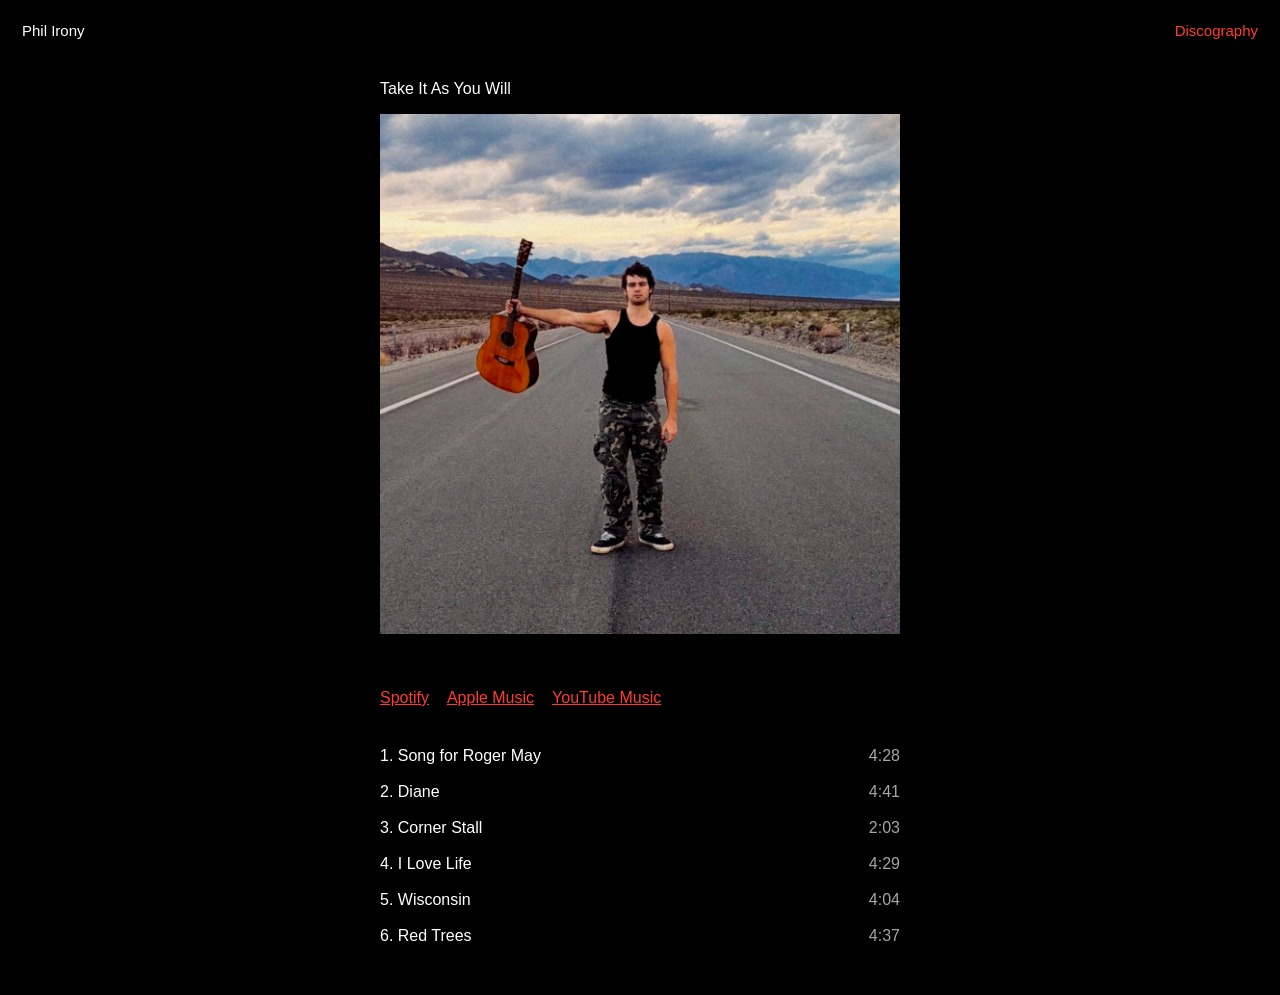
==== ep1.html @ 6e4e8492 "Dev 1" ====
<!DOCTYPE html>
<html lang="en">

<head>
  <meta charset="UTF-8">
  <meta name="viewport" content="width=device-width, initial-scale=1.0">
  <title>Take It As You Will</title>
  <link rel="stylesheet" href="style.css">
</head>

<body>

  <div class="top-left">
    <a href="index.html">Phil Irony</a>
  </div>

  <div class="top-right">
    <a href="index.html">Discography</a>
  </div>

  <main class="album-page">

    <p class="small-title">Take It As You Will</p>

    <img class="album-cover" src="EP1.png" alt="Take It As You Will">

    <div class="listen-links">

      <a href="https://open.spotify.com/album/5eJX8p972xTOa2HErSQIDi" target="_blank" rel="noopener noreferrer">
        Spotify
      </a>

      <a href="https://music.apple.com/us/album/take-it-as-you-will-ep/1895780229" target="_blank" rel="noopener noreferrer">
        Apple Music
      </a>

      <a href="https://music.youtube.com/playlist?list=OLAK5uy_l3bh7Btkum42LGNYXlIhWF9naFrjrGvus" target="_blank" rel="noopener noreferrer">
        YouTube Music
      </a>

    </div>

    <div class="tracklist">

      <details>
        <summary>1. Song for Roger May <span>4:28</span></summary>
        <p>
There was a man named Roger May<br>
He don’t want too much<br>
The people say he wants your skin<br>
Treated him as such<br>
He’s got no money to his name<br>
He believed in fate<br>
He saved a child from a burning house<br>
They locked him up in state<br><br>

You give them more<br>
They take<br>
Don’t wait for recognition<br>
They don’t care<br><br>

One day he had a revelation<br>
This isn’t anyway to live<br>
Now he’s walking down the city streets<br>
Shotgun at his feet<br>
Nobody cared to thank him then<br>
Now they run in fear<br>
Forgotten all the good he’s done<br>
The truth is hard to kill<br><br>

You give them more<br>
They take<br>
Don’t wait for recognition<br>
They don’t care<br><br>

“You haven’t taken all there is!”<br>
He walks behind an older woman<br>
He puts the gun against her head<br>
But he doesn’t shoot her yet<br><br>

You play<br>
These games<br>
With yourself<br>
Nobody around you<br>
Ignorance<br>
Of the truth<br><br>

The ones that create<br>
The life you take for granted<br>
You kick them to the curb<br>
Have them begging you for money<br>
As you’re using all their goods<br><br>

He sees a loathsome dog<br>
Within the street<br>
As he’s reminded of himself<br>
He drops the gun<br>
As he runs into the road<br>
Still no one cares<br>
To mark their tomb
        </p>
      </details>

      <details>
        <summary>2. Diane <span>4:41</span></summary>
        <p>
Always know<br>
That somebody can hurt you<br>
Too much thought<br>
Isn’t always a good thing<br>
Squeeze him right<br>
Now he’s whimpering softly<br>
You’re just a child<br>
They can’t help feeling gauntly<br><br>

Your nails<br>
Digging in<br>
Breaking skin<br>
Why don’t you move inside his head?<br>
Disguise<br>
Big surprise<br>
Love this role<br>
Why don’t you let him know?<br><br>

So<br>
Go<br>
Your way<br>
And fly<br>
While you’re still standing<br>
You can break<br>
Control<br>
And be<br>
Free<br><br>

Oh Diane<br>
Won’t you tell me a story?<br>
Mother’s gone<br>
And she won’t be returning<br>
Scared of dark<br>
Now you’re taking him with you<br>
When will you<br>
Finally smother your plaything?<br><br>

Your nails<br>
Digging in<br>
Breaking skin<br>
Why don’t you move inside his head?<br>
Disguise<br>
Big surprise<br>
Love this role<br>
Why don’t you let him know?<br><br>

So<br>
Go<br>
Your way<br>
And fly<br>
While you’re still standing<br>
You can break<br>
Control<br>
And be<br>
Free<br><br>

Well I thought I would finally have retribution<br>
But<br>
In the end<br>
What I found was the victim will tame the abuser<br>
As they descend<br>
Into pulling the rope on each-other’s nooses<br>
They won’t comprehend<br>
There’s denial but nothing will cause satisfaction<br>
Like a mutual end<br><br>

Your nails<br>
Digging in<br>
Breaking skin<br>
Why don’t you move inside his head?<br>
Disguise<br>
Big surprise<br>
Love this role<br>
Why don’t you let him know?<br><br>

So<br>
Go<br>
Your way<br>
And fly<br>
While you’re still standing<br>
You can break<br>
Control<br>
And be<br>
Free
        </p>
      </details>

      <details>
        <summary>3. Corner Stall <span>2:03</span></summary>
        <p>
Oh well<br>
I guess there ain’t<br>
No place<br>
To settle down<br>
While they’re<br>
Prancing<br>
All around<br><br>

Like an opera<br>
Where they’ve<br>
Turned off all the sound<br>
For an act that’s more profound<br><br>

Can't you find yourselves another corner stall?<br><br>

Sticky lips<br>
While I’m professing<br>
To the floor<br>
And he’s getting<br>
Her the door<br><br>

Quite effectively<br>
Her hips the other way<br>
With a smile that<br>
Wants to play<br><br>

Can't you find yourselves another corner stall?<br><br>

I don’t want to sell my soul<br>
The simple methods<br>
Work too slow<br>
Choosing leaves you<br>
All alone<br>
So now<br><br>

Tell a brother<br>
What you know<br>
For the days<br>
Such as these<br>
To go<br>
Home<br>
Now<br>
Stupid notions<br>
Empty skulls<br><br>

Can't you find yourselves another corner stall?
        </p>
      </details>

      <details>
        <summary>4. I Love Life <span>4:29</span></summary>
        <p>
I don’t know anybody<br>
Personal experiences matter<br>
I don’t own anybody<br>
Overwhelming rivers known to swallow<br>
I can’t stand ordinary<br>
Don’t expect understanding<br>
Find a goal not a sorrow<br>
Acting like a fool to not expire<br><br>

I don’t mind<br>
I just wanna find<br>
Some time to be myself<br>
For real<br><br>

There’s a man on the highway<br>
Laying there, but he ain’t suicidal<br>
They’re enraged; he ain’t trying<br>
Looking at the sky, no motivation<br>
Faces strained, overbearing<br>
Seems to feel like he’s living<br>
Every day has a meaning<br>
It just matters if you wanna find it<br><br>

I don’t mind<br>
I just wanna find<br>
Some time to be myself<br>
For real<br><br>

Won’t you find me someone who is free?<br>
Someone with a sense of decency<br>
The herd has now decreed what must be done<br>
Soon there won’t be no one free alone<br><br>

They scurry around<br>
And corner him<br>
Nowhere to run<br>
The look in their eyes<br>
Of wolves at the end of<br>
A gun<br><br>

They drag by his shirt<br>
And flailing hands<br>
And feet<br>
The sense of a mass<br>
Corrupt with<br>
Certainty<br><br>

With blood on the walls<br>
They crush his skull<br>
And feast<br>
Consuming him whole<br>
To indulge in what feels<br><br>

Real
        </p>
      </details>

      <details>
        <summary>5. Wisconsin <span>4:04</span></summary>
        <p>
I’ve been<br>
Awaiting for my friend<br>
I know<br>
She’ll show up here<br>
Again<br><br>

So what<br>
Gives you<br>
The motivation now?<br>
Soulless hate<br>
To trample on the sinless flower on the ground<br>
It can’t be helped<br>
The world keeps turning<br>
So must I<br><br>

I know<br>
I haven’t got the crowd<br>
I’ve been<br>
Addicted and profound<br><br>

So what<br>
Gives you<br>
The motivation now?<br>
Soulless hate<br>
To trample on the sinless flower on the ground<br>
It can’t be helped<br>
The world keeps turning<br>
So must I<br><br>

Single-file toddlers<br>
Shoulders shrugging, watching snidely<br>
Otherwise<br>
Superstition’s sponsor<br>
You'll be cutting out your heart<br>
While they’ll be watching<br>
From the side<br>
That’s cozy<br>
Sometimes nobody gets you<br><br>

So what<br>
Gives you<br>
The motivation now?<br>
Soulless hate<br>
To trample on the sinless flower on the ground<br>
It can’t be helped<br>
The world keeps turning<br>
So must I<br><br>

Single-file toddlers<br>
Shoulders shrugging, watching snidely<br>
Otherwise<br>
Superstition’s sponsor<br>
You'll be cutting out your heart<br>
While they’ll be watching<br>
From the side<br>
That’s cozy<br>
Sometimes nobody gets you
        </p>
      </details>

      <details>
        <summary>6. Red Trees <span>4:37</span></summary>
        <p>
I’m scared of knowing you<br>
I need to see your eyes<br>
Cannot let you go<br><br>

We die a little on the inside<br>
But it’s fine<br>
Cannot live without it<br><br>

Half of the time<br>
I don’t know if I’m alive<br>
You fill my days<br><br>

I live through saving you<br>
Though you make me survive<br>
There’s always failure<br><br>

Here<br><br>

We lay here in the snow<br>
Lost as to where<br>
There is to go<br>
To exist<br>
In this moment<br>
For a second more<br><br>

Now foreign autumns<br>
Your eyes no longer blue<br>
Fragile yet so true<br><br>

Remember days that<br>
The leaves<br>
Were green and new?<br>
Burn just as we do<br><br>

Don’t mind a little pain<br>
It’s never all in vain<br>
It keeps from drowning<br><br>

Here<br><br>

We lay here in the snow<br>
Lost as to where<br>
There is to go<br>
To exist<br>
In this moment<br>
For a second more<br><br>

I can’t stand here any longer<br>
Can’t afford to lie again<br>
I don’t mean to be a bother<br>
Killing myself to live for you<br>
Lay your piece<br>
Inside the coffin<br>
You remain inside my soul<br>
Crushing waters<br>
Bury me here<br><br>

People congregate to pain<br><br>

What you wanted from this life<br>
Mostly rather tragic<br>
I can’t tell you<br>
What you want<br>
What you’ve probably<br>
Heard before<br>
I’ve been down<br>
Many different miles<br>
Seen too many rainy days<br>
You’ve got to create<br>
Your reasons<br>
To go on<br><br>

So go<br>
Find your way<br><br>

I can’t stand here any longer<br>
Can’t afford to lie again<br>
I don’t mean to be a bother<br>
Killing myself to live for you<br>
Lay your piece<br>
Inside the coffin<br>
You remain inside my soul<br>
Crushing waters<br>
Bury me here<br><br>

I cannot let you go<br>
But I can’t save you<br>
All of my efforts<br>
Gone<br>
There is no breakthrough<br>
There’s no returning home<br>
Why did I choose to know?<br>
I think I’m scared to hear the truth
        </p>
      </details>

    </div>

  </main>

</body>
</html>
---- style.css ----
body{
    background:#000;
    color:white;
    font-family:Avenir,"Avenir Next",Helvetica,sans-serif;
    margin:0;
    font-size:16px;
}

a{
    color:white;
    text-decoration:none;
}

a:hover{
    text-decoration:underline;
}

.top-left{
    position:fixed;
    left:22px;
    top:22px;
    color:#ff3b30;
    font-size:15px;
}

.top-right{
    position:fixed;
    right:22px;
    top:22px;
    font-size:15px;
}

.top-right a{
    color:#ff3b30;
}

.home,
.album-page{
    width:520px;
    max-width:88vw;
    margin:80px auto 50px auto;
}

.small-title{
    margin-top:50px;
    margin-bottom:16px;
}

.album-cover{
    width:520px;
    max-width:100%;
    display:block;
    margin-bottom:55px;
}

.bottom-links{
    display:flex;
    justify-content:center;
    flex-wrap:wrap;
    gap:18px;
    margin-top:30px;
    margin-bottom:60px;
}

.bottom-links a,
.listen-links a{
    color:#ff3b30;
    text-decoration:underline;
}

.listen-links{
    display:flex;
    gap:18px;
    margin-top:20px;
    margin-bottom:40px;
}

.tracklist{
    margin-top:30px;
}

details{
    margin-bottom:18px;
}

summary{
    cursor:pointer;
    list-style:none;
}

summary::-webkit-details-marker{
    display:none;
}

summary span{
    float:right;
    color:rgba(255,255,255,.65);
}

details p{
    line-height:1.5;
    color:rgba(255,255,255,.85);
}
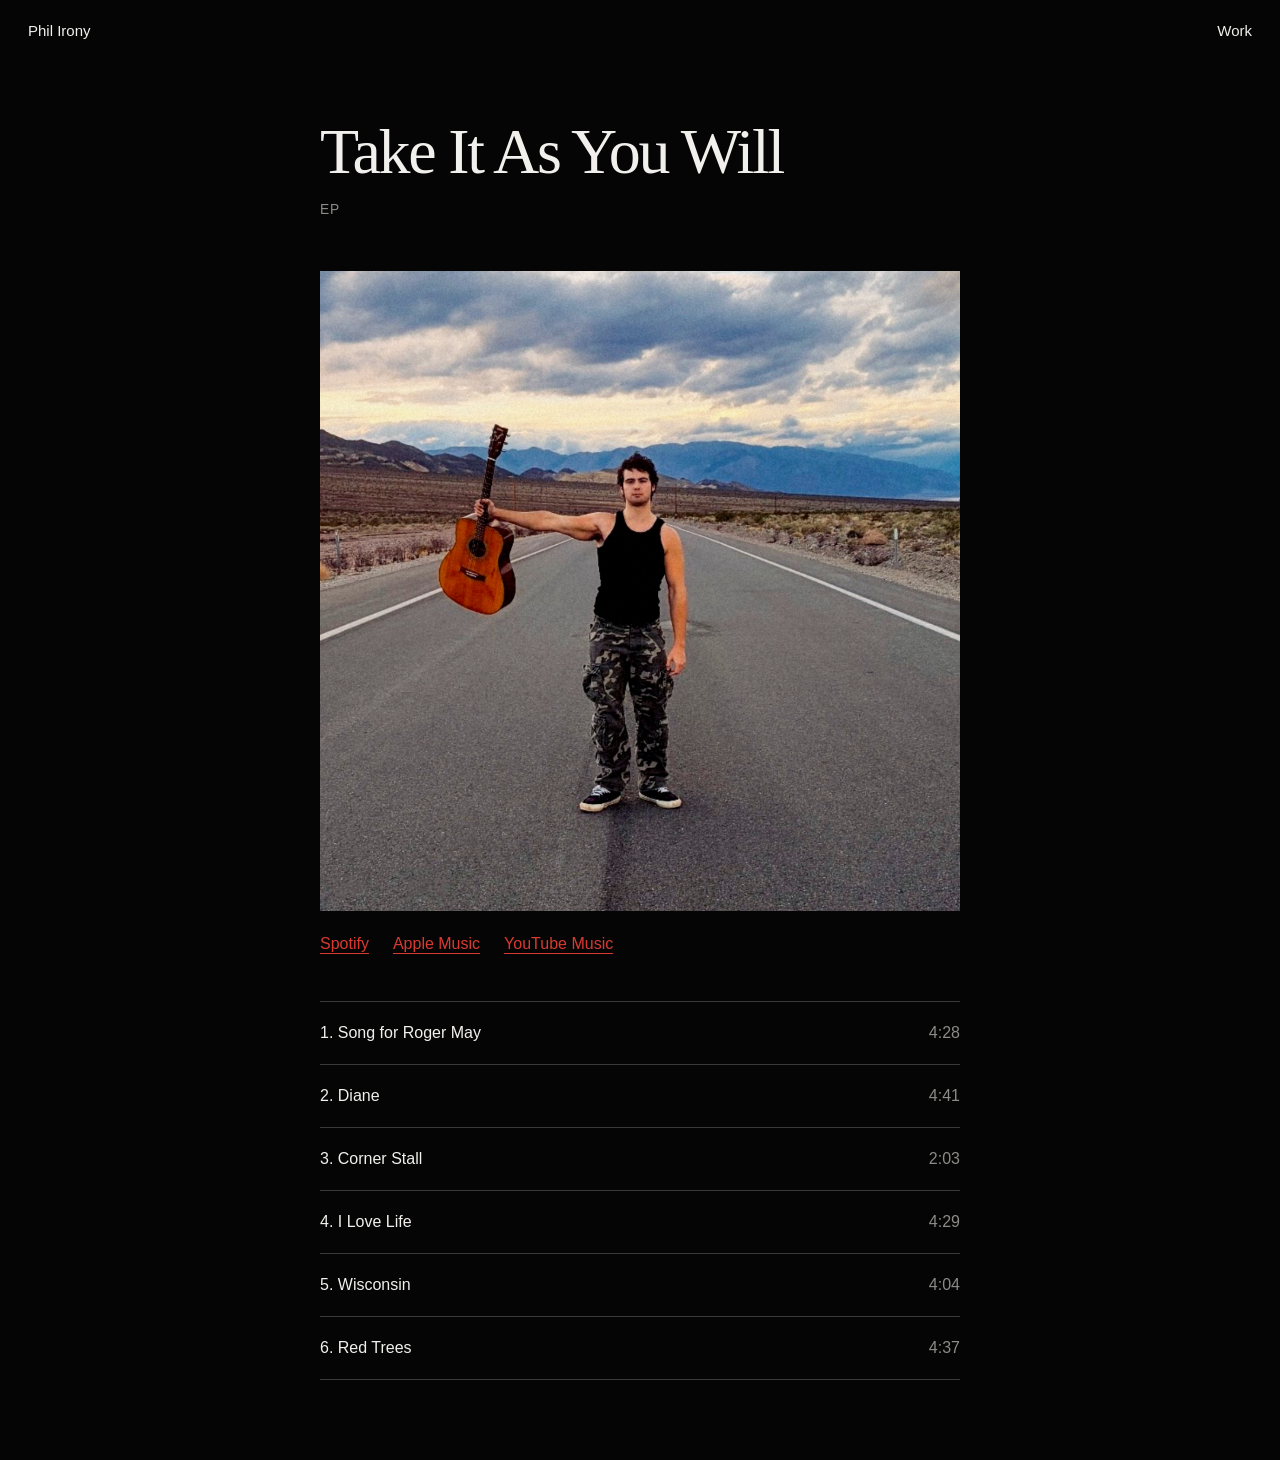
==== commit 2db13ec9: "Redesign artist site and update featured work" ====
--- a/ep1.html
+++ b/ep1.html
@@ -4,7 +4,8 @@
 <head>
   <meta charset="UTF-8">
   <meta name="viewport" content="width=device-width, initial-scale=1.0">
-  <title>Take It As You Will</title>
+  <meta name="description" content="Take It As You Will by Phil Irony.">
+  <title>Take It As You Will — Phil Irony</title>
   <link rel="stylesheet" href="style.css">
 </head>
 
@@ -15,12 +16,13 @@
   </div>
 
   <div class="top-right">
-    <a href="index.html">Discography</a>
+    <a href="index.html#work">Work</a>
   </div>
 
   <main class="album-page">
 
-    <p class="small-title">Take It As You Will</p>
+    <h1 class="small-title">Take It As You Will</h1>
+    <p class="work-kind">EP</p>
 
     <img class="album-cover" src="EP1.png" alt="Take It As You Will">
 
@@ -470,4 +472,4 @@
   </main>
 
 </body>
-</html>+</html>
--- a/style.css
+++ b/style.css
@@ -1,103 +1,317 @@
-body{
-    background:#000;
-    color:white;
-    font-family:Avenir,"Avenir Next",Helvetica,sans-serif;
-    margin:0;
-    font-size:16px;
-}
-
-a{
-    color:white;
-    text-decoration:none;
-}
-
-a:hover{
-    text-decoration:underline;
-}
-
-.top-left{
-    position:fixed;
-    left:22px;
-    top:22px;
-    color:#ff3b30;
-    font-size:15px;
-}
-
-.top-right{
-    position:fixed;
-    right:22px;
-    top:22px;
-    font-size:15px;
-}
-
-.top-right a{
-    color:#ff3b30;
-}
-
-.home,
-.album-page{
-    width:520px;
-    max-width:88vw;
-    margin:80px auto 50px auto;
-}
-
-.small-title{
-    margin-top:50px;
-    margin-bottom:16px;
-}
-
-.album-cover{
-    width:520px;
-    max-width:100%;
-    display:block;
-    margin-bottom:55px;
-}
-
-.bottom-links{
-    display:flex;
-    justify-content:center;
-    flex-wrap:wrap;
-    gap:18px;
-    margin-top:30px;
-    margin-bottom:60px;
-}
-
-.bottom-links a,
-.listen-links a{
-    color:#ff3b30;
-    text-decoration:underline;
-}
-
-.listen-links{
-    display:flex;
-    gap:18px;
-    margin-top:20px;
-    margin-bottom:40px;
-}
-
-.tracklist{
-    margin-top:30px;
-}
-
-details{
-    margin-bottom:18px;
-}
-
-summary{
-    cursor:pointer;
-    list-style:none;
-}
-
-summary::-webkit-details-marker{
-    display:none;
-}
-
-summary span{
-    float:right;
-    color:rgba(255,255,255,.65);
-}
-
-details p{
-    line-height:1.5;
-    color:rgba(255,255,255,.85);
-}+:root {
+    color-scheme: dark;
+    --black: #050505;
+    --white: #f1f0ec;
+    --muted: #8c8b87;
+    --line: rgba(241, 240, 236, 0.22);
+    --red: #d83a31;
+}
+
+* { box-sizing: border-box; }
+
+html { scroll-behavior: smooth; }
+
+body {
+    background: var(--black);
+    color: var(--white);
+    font-family: Avenir, "Avenir Next", Helvetica, Arial, sans-serif;
+    margin: 0;
+    font-size: 16px;
+    -webkit-font-smoothing: antialiased;
+}
+
+a { color: inherit; text-decoration: none; }
+
+a:focus-visible,
+summary:focus-visible {
+    outline: 1px solid var(--red);
+    outline-offset: 5px;
+}
+
+.site-header {
+    position: fixed;
+    inset: 0 0 auto;
+    z-index: 20;
+    display: flex;
+    align-items: center;
+    justify-content: space-between;
+    padding: 22px 28px;
+    mix-blend-mode: difference;
+    font-size: 15px;
+}
+
+.wordmark,
+.nav-link,
+.top-left a,
+.top-right a { color: var(--white); }
+
+.nav-link,
+.top-right a {
+    text-decoration: underline;
+    text-decoration-color: transparent;
+    text-underline-offset: 4px;
+    transition: text-decoration-color 160ms ease;
+}
+
+.nav-link:hover,
+.top-right a:hover { text-decoration-color: currentColor; }
+
+.intro {
+    display: flex;
+    align-items: center;
+    min-height: 100svh;
+    padding: 130px max(28px, 7vw) 90px;
+}
+
+.intro h1 {
+    max-width: 1100px;
+    margin: 0;
+    font-size: clamp(2.4rem, 6vw, 6.8rem);
+    font-weight: 400;
+    letter-spacing: -0.045em;
+    line-height: 0.98;
+}
+
+.intro h1 span {
+    display: block;
+    max-width: 14em;
+    margin-top: 0.42em;
+    color: var(--muted);
+}
+
+.work {
+    min-height: 100svh;
+    padding: 24vh max(28px, 7vw) 18vh;
+}
+
+.work h2 {
+    max-width: 820px;
+    margin: 0 0 18vh;
+    font-size: clamp(2rem, 4.6vw, 5.2rem);
+    font-weight: 400;
+    letter-spacing: -0.04em;
+    line-height: 1.02;
+}
+
+.release-list {
+    max-width: 1200px;
+    margin: 0;
+    padding: 0;
+    border-top: 1px solid var(--line);
+    list-style: none;
+}
+
+.release-list li { border-bottom: 1px solid var(--line); }
+
+.release {
+    display: grid;
+    grid-template-columns: 52px minmax(0, 1fr) auto 28px;
+    gap: 24px;
+    align-items: baseline;
+    padding: 34px 4px 32px;
+    transition: color 180ms ease, padding 180ms ease;
+}
+
+.release:hover {
+    color: var(--red);
+    padding-left: 14px;
+}
+
+.release-number,
+.release-type {
+    color: var(--muted);
+    font-size: 0.86rem;
+    letter-spacing: 0.05em;
+    text-transform: uppercase;
+}
+
+.release-title {
+    font-family: Georgia, "Times New Roman", serif;
+    font-size: clamp(1.9rem, 4.2vw, 4.6rem);
+    letter-spacing: -0.035em;
+    line-height: 1;
+}
+
+.release-arrow { font-size: 1.25rem; }
+
+.site-footer {
+    display: flex;
+    align-items: flex-end;
+    justify-content: space-between;
+    gap: 30px;
+    padding: 55px max(28px, 7vw) 34px;
+    border-top: 1px solid var(--line);
+    color: var(--muted);
+}
+
+.site-footer p { margin: 0; }
+
+.footer-links {
+    display: flex;
+    flex-wrap: wrap;
+    justify-content: flex-end;
+    gap: 14px 24px;
+}
+
+.footer-links a {
+    color: var(--white);
+    text-decoration: underline;
+    text-decoration-color: var(--line);
+    text-underline-offset: 4px;
+}
+
+.footer-links a:hover { text-decoration-color: var(--red); }
+
+/* Work pages */
+
+.top-left,
+.top-right {
+    position: fixed;
+    top: 22px;
+    z-index: 10;
+    font-size: 15px;
+}
+
+.top-left { left: 28px; }
+.top-right { right: 28px; }
+
+.album-page {
+    width: min(640px, calc(100vw - 56px));
+    margin: 120px auto 80px;
+}
+
+.small-title {
+    margin: 0 0 18px;
+    font-family: Georgia, "Times New Roman", serif;
+    font-size: clamp(2rem, 5vw, 4.4rem);
+    font-weight: normal;
+    letter-spacing: -0.035em;
+    line-height: 1;
+}
+
+.work-kind {
+    margin: 0 0 54px;
+    color: var(--muted);
+    font-size: 0.86rem;
+    letter-spacing: 0.06em;
+    text-transform: uppercase;
+}
+
+.album-cover,
+.artwork-placeholder img {
+    display: block;
+    width: 100%;
+    height: auto;
+}
+
+.artwork-placeholder {
+    display: grid;
+    place-items: center;
+    width: 100%;
+    aspect-ratio: 1 / 1;
+    border: 1px solid var(--line);
+    background: #090909;
+    overflow: hidden;
+}
+
+.artwork-placeholder::after {
+    content: "ARTWORK";
+    color: #3d3d3a;
+    font-size: 0.75rem;
+    letter-spacing: 0.16em;
+}
+
+.artwork-placeholder img {
+    grid-area: 1 / 1;
+    z-index: 1;
+}
+
+.project-note {
+    max-width: 34em;
+    margin: 34px 0 48px;
+    color: rgba(241, 240, 236, 0.82);
+    font-size: 1.06rem;
+    line-height: 1.65;
+}
+
+.listen-links {
+    display: flex;
+    flex-wrap: wrap;
+    gap: 16px 24px;
+    margin: 24px 0 48px;
+}
+
+.listen-links a {
+    color: var(--red);
+    text-decoration: underline;
+    text-underline-offset: 4px;
+}
+
+.tracklist {
+    margin-top: 34px;
+    border-top: 1px solid var(--line);
+}
+
+details { margin: 0; border-bottom: 1px solid var(--line); }
+
+summary {
+    cursor: pointer;
+    list-style: none;
+    padding: 22px 0;
+}
+
+summary::-webkit-details-marker { display: none; }
+
+summary span { float: right; color: var(--muted); }
+
+details p {
+    margin: 2px 0 34px;
+    line-height: 1.65;
+    color: rgba(241, 240, 236, 0.82);
+}
+
+@media (max-width: 700px) {
+    .site-header { padding: 18px; }
+
+    .intro {
+        align-items: flex-end;
+        padding: 100px 18px 12vh;
+    }
+
+    .intro h1 {
+        font-size: clamp(2.45rem, 12vw, 4.5rem);
+        line-height: 0.99;
+    }
+
+    .work { padding: 25vh 18px 15vh; }
+    .work h2 { margin-bottom: 14vh; }
+
+    .release {
+        grid-template-columns: 34px minmax(0, 1fr) 20px;
+        gap: 12px;
+        padding: 25px 0 23px;
+    }
+
+    .release:hover { padding-left: 0; }
+
+    .release-type {
+        grid-column: 2;
+        margin-top: 5px;
+    }
+
+    .release-arrow {
+        grid-column: 3;
+        grid-row: 1;
+    }
+
+    .site-footer { display: block; padding: 40px 18px 28px; }
+    .footer-links { justify-content: flex-start; margin-top: 20px; }
+    .top-left { left: 18px; top: 18px; }
+    .top-right { right: 18px; top: 18px; }
+    .album-page { width: calc(100vw - 36px); margin-top: 104px; }
+}
+
+@media (prefers-reduced-motion: reduce) {
+    html { scroll-behavior: auto; }
+    .release { transition: none; }
+}
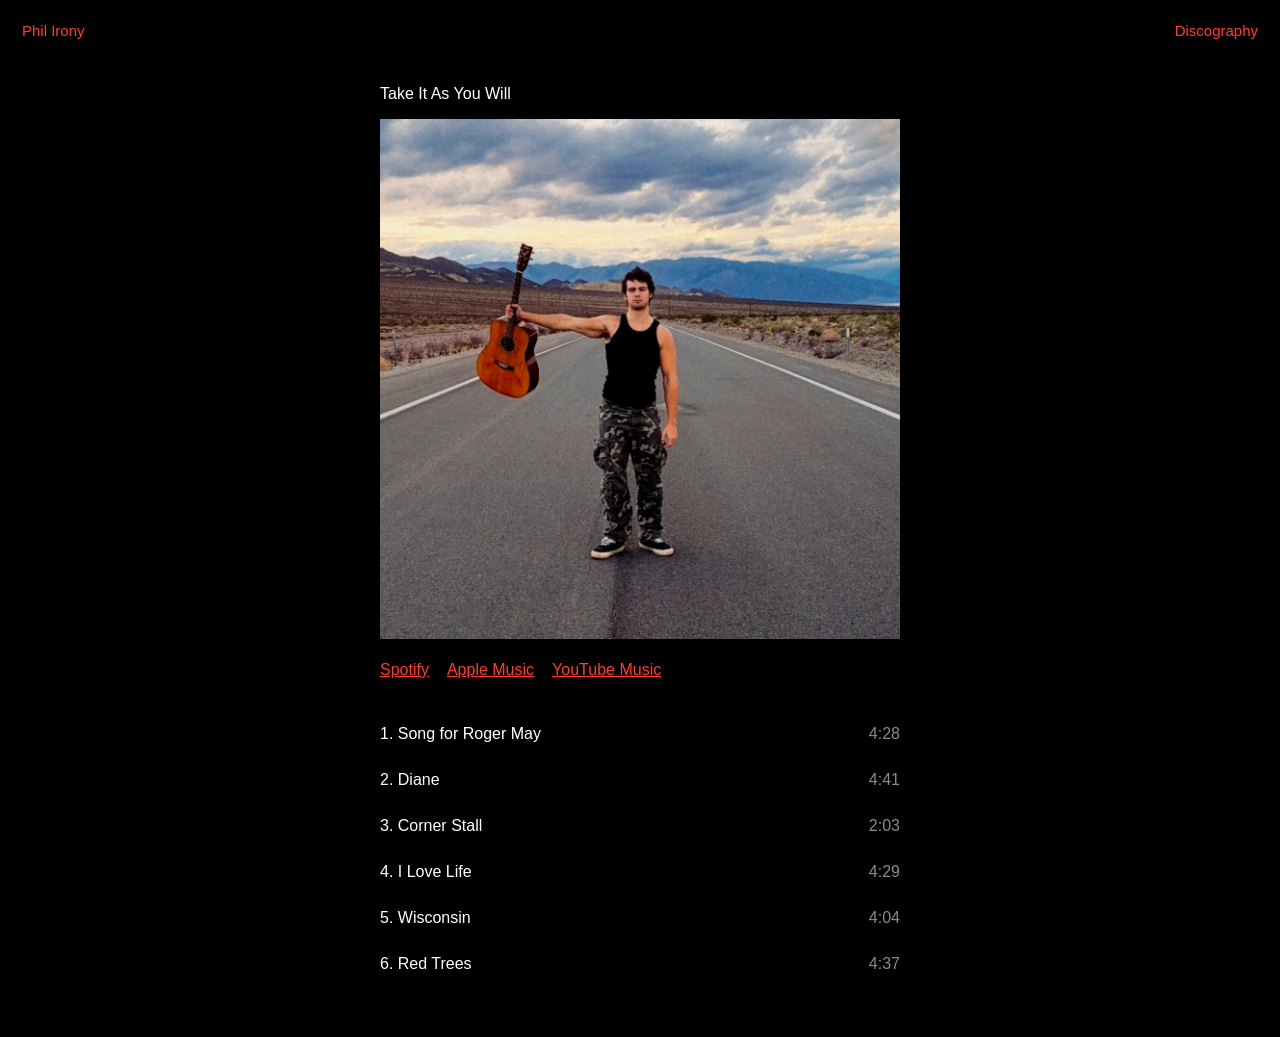
==== commit 15d62d54: "Restore original layout and add opening message" ====
--- a/ep1.html
+++ b/ep1.html
@@ -16,13 +16,12 @@
   </div>
 
   <div class="top-right">
-    <a href="index.html#work">Work</a>
+    <a href="index.html">Discography</a>
   </div>
 
   <main class="album-page">
 
     <h1 class="small-title">Take It As You Will</h1>
-    <p class="work-kind">EP</p>
 
     <img class="album-cover" src="EP1.png" alt="Take It As You Will">
 
--- a/style.css
+++ b/style.css
@@ -1,168 +1,21 @@
-:root {
-    color-scheme: dark;
-    --black: #050505;
-    --white: #f1f0ec;
-    --muted: #8c8b87;
-    --line: rgba(241, 240, 236, 0.22);
-    --red: #d83a31;
-}
-
-* { box-sizing: border-box; }
-
-html { scroll-behavior: smooth; }
-
 body {
-    background: var(--black);
-    color: var(--white);
+    background: #000;
+    color: #fff;
     font-family: Avenir, "Avenir Next", Helvetica, Arial, sans-serif;
     margin: 0;
     font-size: 16px;
-    -webkit-font-smoothing: antialiased;
 }
 
-a { color: inherit; text-decoration: none; }
-
-a:focus-visible,
-summary:focus-visible {
-    outline: 1px solid var(--red);
-    outline-offset: 5px;
+a {
+    color: inherit;
+    text-decoration: none;
 }
 
-.site-header {
-    position: fixed;
-    inset: 0 0 auto;
-    z-index: 20;
-    display: flex;
-    align-items: center;
-    justify-content: space-between;
-    padding: 22px 28px;
-    mix-blend-mode: difference;
-    font-size: 15px;
+a:hover {
+    text-decoration: underline;
 }
 
-.wordmark,
-.nav-link,
-.top-left a,
-.top-right a { color: var(--white); }
-
-.nav-link,
-.top-right a {
-    text-decoration: underline;
-    text-decoration-color: transparent;
-    text-underline-offset: 4px;
-    transition: text-decoration-color 160ms ease;
-}
-
-.nav-link:hover,
-.top-right a:hover { text-decoration-color: currentColor; }
-
-.intro {
-    display: flex;
-    align-items: center;
-    min-height: 100svh;
-    padding: 130px max(28px, 7vw) 90px;
-}
-
-.intro h1 {
-    max-width: 1100px;
-    margin: 0;
-    font-size: clamp(2.4rem, 6vw, 6.8rem);
-    font-weight: 400;
-    letter-spacing: -0.045em;
-    line-height: 0.98;
-}
-
-.intro h1 span {
-    display: block;
-    max-width: 14em;
-    margin-top: 0.42em;
-    color: var(--muted);
-}
-
-.work {
-    min-height: 100svh;
-    padding: 24vh max(28px, 7vw) 18vh;
-}
-
-.work h2 {
-    max-width: 820px;
-    margin: 0 0 18vh;
-    font-size: clamp(2rem, 4.6vw, 5.2rem);
-    font-weight: 400;
-    letter-spacing: -0.04em;
-    line-height: 1.02;
-}
-
-.release-list {
-    max-width: 1200px;
-    margin: 0;
-    padding: 0;
-    border-top: 1px solid var(--line);
-    list-style: none;
-}
-
-.release-list li { border-bottom: 1px solid var(--line); }
-
-.release {
-    display: grid;
-    grid-template-columns: 52px minmax(0, 1fr) auto 28px;
-    gap: 24px;
-    align-items: baseline;
-    padding: 34px 4px 32px;
-    transition: color 180ms ease, padding 180ms ease;
-}
-
-.release:hover {
-    color: var(--red);
-    padding-left: 14px;
-}
-
-.release-number,
-.release-type {
-    color: var(--muted);
-    font-size: 0.86rem;
-    letter-spacing: 0.05em;
-    text-transform: uppercase;
-}
-
-.release-title {
-    font-family: Georgia, "Times New Roman", serif;
-    font-size: clamp(1.9rem, 4.2vw, 4.6rem);
-    letter-spacing: -0.035em;
-    line-height: 1;
-}
-
-.release-arrow { font-size: 1.25rem; }
-
-.site-footer {
-    display: flex;
-    align-items: flex-end;
-    justify-content: space-between;
-    gap: 30px;
-    padding: 55px max(28px, 7vw) 34px;
-    border-top: 1px solid var(--line);
-    color: var(--muted);
-}
-
-.site-footer p { margin: 0; }
-
-.footer-links {
-    display: flex;
-    flex-wrap: wrap;
-    justify-content: flex-end;
-    gap: 14px 24px;
-}
-
-.footer-links a {
-    color: var(--white);
-    text-decoration: underline;
-    text-decoration-color: var(--line);
-    text-underline-offset: 4px;
-}
-
-.footer-links a:hover { text-decoration-color: var(--red); }
-
-/* Work pages */
+/* Navigation */
 
 .top-left,
 .top-right {
@@ -172,146 +25,149 @@
     font-size: 15px;
 }
 
-.top-left { left: 28px; }
-.top-right { right: 28px; }
+.top-left {
+    left: 22px;
+}
 
+.top-right {
+    right: 22px;
+}
+
+.top-left a,
+.top-right a {
+    color: #ff3b30;
+}
+
+/* Main page layout */
+
+.home,
 .album-page {
-    width: min(640px, calc(100vw - 56px));
-    margin: 120px auto 80px;
+    width: 520px;
+    max-width: calc(100vw - 44px);
+    margin: 85px auto 60px;
+}
+
+.intro-message {
+    margin: 0 0 85px;
+    line-height: 1.55;
+}
+
+.intro-message p {
+    margin: 0;
+}
+
+.intro-message p + p {
+    margin-top: 55px;
 }
 
 .small-title {
-    margin: 0 0 18px;
-    font-family: Georgia, "Times New Roman", serif;
-    font-size: clamp(2rem, 5vw, 4.4rem);
+    margin: 0 0 16px;
+    font-size: 16px;
     font-weight: normal;
-    letter-spacing: -0.035em;
-    line-height: 1;
 }
 
-.work-kind {
-    margin: 0 0 54px;
-    color: var(--muted);
-    font-size: 0.86rem;
-    letter-spacing: 0.06em;
-    text-transform: uppercase;
+.home .small-title:not(:first-of-type) {
+    margin-top: 55px;
 }
 
-.album-cover,
-.artwork-placeholder img {
+/* Artwork */
+
+.album-cover {
     display: block;
     width: 100%;
     height: auto;
 }
 
-.artwork-placeholder {
-    display: grid;
-    place-items: center;
-    width: 100%;
-    aspect-ratio: 1 / 1;
-    border: 1px solid var(--line);
-    background: #090909;
-    overflow: hidden;
+.project-note {
+    margin: 22px 0 42px;
+    line-height: 1.55;
+    color: rgba(255, 255, 255, 0.85);
 }
 
-.artwork-placeholder::after {
-    content: "ARTWORK";
-    color: #3d3d3a;
-    font-size: 0.75rem;
-    letter-spacing: 0.16em;
+/* Homepage links */
+
+.bottom-links {
+    display: flex;
+    justify-content: center;
+    flex-wrap: wrap;
+    gap: 18px;
+    margin: 55px 0 20px;
 }
 
-.artwork-placeholder img {
-    grid-area: 1 / 1;
-    z-index: 1;
+.bottom-links a,
+.listen-links a {
+    color: #ff3b30;
+    text-decoration: underline;
 }
 
-.project-note {
-    max-width: 34em;
-    margin: 34px 0 48px;
-    color: rgba(241, 240, 236, 0.82);
-    font-size: 1.06rem;
-    line-height: 1.65;
-}
+/* Album streaming links */
 
 .listen-links {
     display: flex;
     flex-wrap: wrap;
-    gap: 16px 24px;
-    margin: 24px 0 48px;
+    gap: 18px;
+    margin: 22px 0 42px;
 }
 
-.listen-links a {
-    color: var(--red);
-    text-decoration: underline;
-    text-underline-offset: 4px;
+/* Track list */
+
+.tracklist {
+    margin-top: 30px;
 }
 
-.tracklist {
-    margin-top: 34px;
-    border-top: 1px solid var(--line);
+details {
+    margin-bottom: 20px;
 }
-
-details { margin: 0; border-bottom: 1px solid var(--line); }
 
 summary {
     cursor: pointer;
     list-style: none;
-    padding: 22px 0;
+    padding: 4px 0;
 }
 
-summary::-webkit-details-marker { display: none; }
+summary::-webkit-details-marker {
+    display: none;
+}
 
-summary span { float: right; color: var(--muted); }
+summary span {
+    float: right;
+    color: rgba(255, 255, 255, 0.55);
+}
 
 details p {
-    margin: 2px 0 34px;
-    line-height: 1.65;
-    color: rgba(241, 240, 236, 0.82);
+    margin: 18px 0 30px;
+    line-height: 1.55;
+    color: rgba(255, 255, 255, 0.85);
 }
 
-@media (max-width: 700px) {
-    .site-header { padding: 18px; }
+/* Mobile */
 
-    .intro {
-        align-items: flex-end;
-        padding: 100px 18px 12vh;
+@media (max-width: 600px) {
+    .top-left {
+        left: 16px;
+        top: 16px;
     }
 
-    .intro h1 {
-        font-size: clamp(2.45rem, 12vw, 4.5rem);
-        line-height: 0.99;
+    .top-right {
+        right: 16px;
+        top: 16px;
     }
 
-    .work { padding: 25vh 18px 15vh; }
-    .work h2 { margin-bottom: 14vh; }
-
-    .release {
-        grid-template-columns: 34px minmax(0, 1fr) 20px;
-        gap: 12px;
-        padding: 25px 0 23px;
+    .home,
+    .album-page {
+        max-width: calc(100vw - 32px);
+        margin-top: 72px;
     }
 
-    .release:hover { padding-left: 0; }
-
-    .release-type {
-        grid-column: 2;
-        margin-top: 5px;
+    .intro-message {
+        margin-bottom: 70px;
     }
 
-    .release-arrow {
-        grid-column: 3;
-        grid-row: 1;
+    .intro-message p + p {
+        margin-top: 45px;
     }
 
-    .site-footer { display: block; padding: 40px 18px 28px; }
-    .footer-links { justify-content: flex-start; margin-top: 20px; }
-    .top-left { left: 18px; top: 18px; }
-    .top-right { right: 18px; top: 18px; }
-    .album-page { width: calc(100vw - 36px); margin-top: 104px; }
+    .listen-links {
+        gap: 14px;
+    }
 }
-
-@media (prefers-reduced-motion: reduce) {
-    html { scroll-behavior: auto; }
-    .release { transition: none; }
-}
